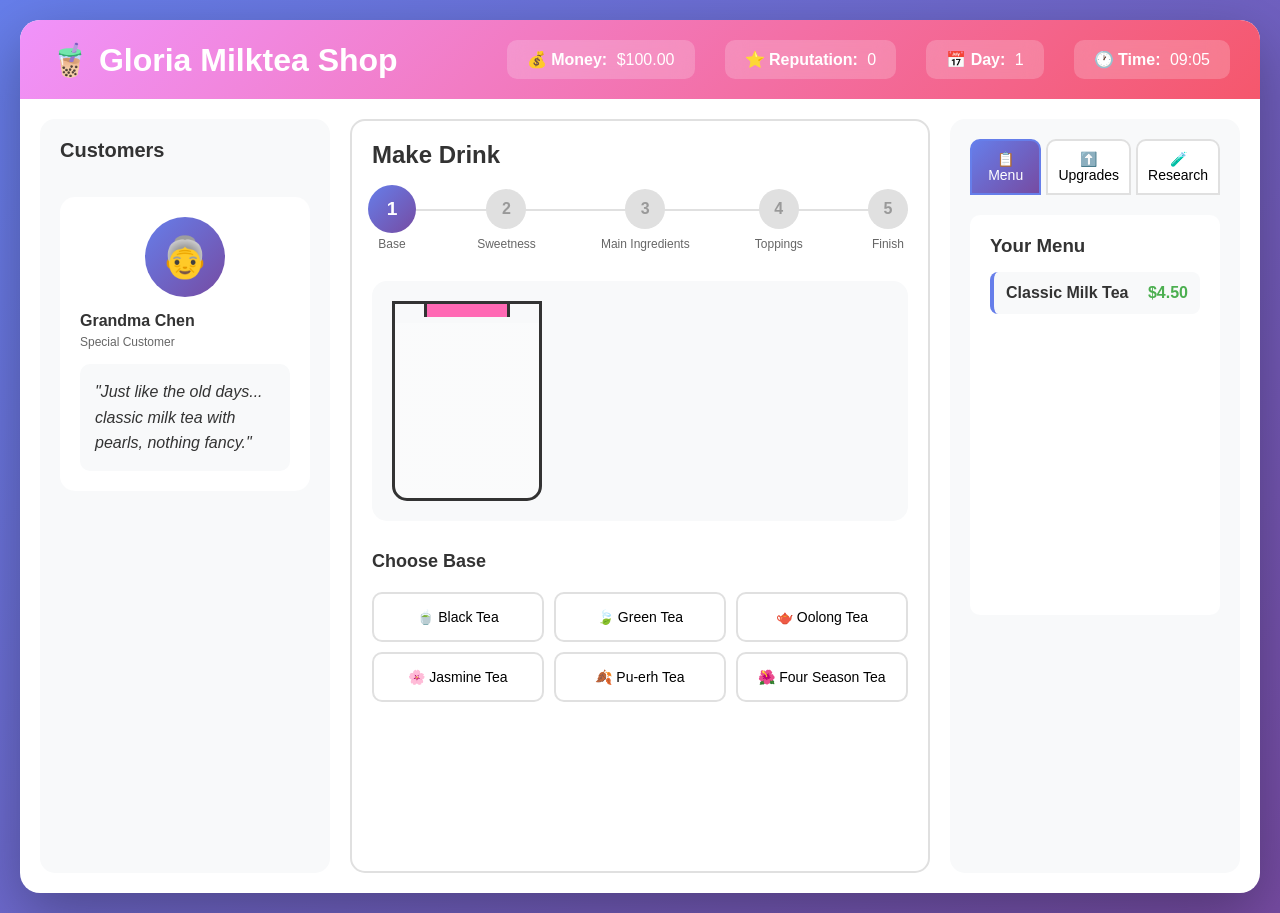
==== index.html @ 70870440 "Add Gloria Milktea Shop game with complete features Created a fully functional bubble tea shop manag" ====
<!DOCTYPE html>
<html lang="en">
<head>
    <meta charset="UTF-8">
    <meta name="viewport" content="width=device-width, initial-scale=1.0">
    <title>Gloria Milktea Shop - Bubble Tea Game</title>
    <link rel="stylesheet" href="style.css">
</head>
<body>
    <div class="game-container">
        <!-- Header -->
        <header class="game-header">
            <h1>🧋 Gloria Milktea Shop</h1>
            <div class="stats">
                <div class="stat">
                    <span class="stat-label">💰 Money:</span>
                    <span id="money">$100</span>
                </div>
                <div class="stat">
                    <span class="stat-label">⭐ Reputation:</span>
                    <span id="reputation">0</span>
                </div>
                <div class="stat">
                    <span class="stat-label">📅 Day:</span>
                    <span id="day">1</span>
                </div>
                <div class="stat">
                    <span class="stat-label">🕐 Time:</span>
                    <span id="time">09:00</span>
                </div>
            </div>
        </header>

        <!-- Main Game Area -->
        <div class="game-main">
            <!-- Left Panel: Customer Area -->
            <div class="customer-area">
                <h2>Customers</h2>
                <div id="customer-queue" class="customer-queue"></div>
                <div id="current-customer" class="current-customer">
                    <div class="waiting-message">Waiting for customers...</div>
                </div>
            </div>

            <!-- Center Panel: Drink Making Area -->
            <div class="making-area">
                <h2>Make Drink</h2>

                <!-- Step Indicator -->
                <div class="step-indicator">
                    <div class="step active" data-step="1">
                        <span class="step-num">1</span>
                        <span class="step-name">Base</span>
                    </div>
                    <div class="step" data-step="2">
                        <span class="step-num">2</span>
                        <span class="step-name">Sweetness</span>
                    </div>
                    <div class="step" data-step="3">
                        <span class="step-num">3</span>
                        <span class="step-name">Main Ingredients</span>
                    </div>
                    <div class="step" data-step="4">
                        <span class="step-num">4</span>
                        <span class="step-name">Toppings</span>
                    </div>
                    <div class="step" data-step="5">
                        <span class="step-num">5</span>
                        <span class="step-name">Finish</span>
                    </div>
                </div>

                <!-- Current Drink Preview -->
                <div class="drink-preview">
                    <div id="drink-cup" class="cup">
                        <div class="cup-content">
                            <div id="drink-layers"></div>
                        </div>
                    </div>
                    <div id="drink-details" class="drink-details"></div>
                </div>

                <!-- Making Steps -->
                <div id="step-content" class="step-content">
                    <!-- Step 1: Base Selection -->
                    <div class="step-panel" id="step-1">
                        <h3>Choose Base</h3>
                        <div class="options-grid">
                            <button class="option-btn" data-base="black-tea" data-temp="95°C">
                                🍵 Black Tea
                            </button>
                            <button class="option-btn" data-base="green-tea" data-temp="80°C">
                                🍃 Green Tea
                            </button>
                            <button class="option-btn" data-base="oolong-tea" data-temp="90°C">
                                🫖 Oolong Tea
                            </button>
                            <button class="option-btn" data-base="jasmine-tea" data-temp="85°C">
                                🌸 Jasmine Tea
                            </button>
                            <button class="option-btn" data-base="pu-erh-tea" data-temp="100°C">
                                🍂 Pu-erh Tea
                            </button>
                            <button class="option-btn" data-base="four-season-tea" data-temp="90°C">
                                🌺 Four Season Tea
                            </button>
                        </div>
                    </div>

                    <!-- Step 2: Sweetness -->
                    <div class="step-panel hidden" id="step-2">
                        <h3>Sweetness Level</h3>
                        <div class="slider-container">
                            <label for="sweetness-slider">Sugar Level:</label>
                            <input type="range" id="sweetness-slider" min="0" max="10" value="5" step="1">
                            <span id="sweetness-value">50% Sweet</span>
                        </div>
                        <div class="options-grid">
                            <button class="option-btn" data-syrup="cane-sugar">
                                🧂 Cane Sugar
                            </button>
                            <button class="option-btn" data-syrup="honey">
                                🍯 Honey
                            </button>
                            <button class="option-btn" data-syrup="brown-sugar">
                                🟤 Brown Sugar
                            </button>
                            <button class="option-btn" data-syrup="zero-calorie">
                                💧 Zero Calorie
                            </button>
                        </div>
                        <button class="next-btn" onclick="nextStep()">Next Step →</button>
                    </div>

                    <!-- Step 3: Main Ingredients -->
                    <div class="step-panel hidden" id="step-3">
                        <h3>Main Ingredients</h3>
                        <div class="category">
                            <h4>Milk Options</h4>
                            <div class="options-grid">
                                <button class="option-btn" data-ingredient="fresh-milk">
                                    🥛 Fresh Milk
                                </button>
                                <button class="option-btn" data-ingredient="oat-milk">
                                    🌾 Oat Milk
                                </button>
                                <button class="option-btn" data-ingredient="soy-milk">
                                    🫘 Soy Milk
                                </button>
                                <button class="option-btn" data-ingredient="cream">
                                    🥛 Heavy Cream
                                </button>
                            </div>
                        </div>
                        <div class="category">
                            <h4>Fruits (Optional)</h4>
                            <div class="options-grid">
                                <button class="option-btn" data-ingredient="mango">
                                    🥭 Mango
                                </button>
                                <button class="option-btn" data-ingredient="strawberry">
                                    🍓 Strawberry
                                </button>
                                <button class="option-btn" data-ingredient="lemon">
                                    🍋 Lemon
                                </button>
                                <button class="option-btn" data-ingredient="passion-fruit">
                                    🥭 Passion Fruit
                                </button>
                            </div>
                        </div>
                        <button class="next-btn" onclick="nextStep()">Next Step →</button>
                    </div>

                    <!-- Step 4: Toppings -->
                    <div class="step-panel hidden" id="step-4">
                        <h3>Toppings</h3>
                        <div class="category">
                            <h4>Pearls</h4>
                            <div class="options-grid">
                                <button class="option-btn" data-topping="black-pearl">
                                    ⚫ Black Pearls
                                </button>
                                <button class="option-btn" data-topping="white-pearl">
                                    ⚪ White Pearls
                                </button>
                                <button class="option-btn" data-topping="colorful-pearl">
                                    🌈 Colorful Pearls
                                </button>
                            </div>
                        </div>
                        <div class="category">
                            <h4>Jellies & Others</h4>
                            <div class="options-grid">
                                <button class="option-btn" data-topping="grass-jelly">
                                    🟫 Grass Jelly
                                </button>
                                <button class="option-btn" data-topping="coconut-jelly">
                                    🥥 Coconut Jelly
                                </button>
                                <button class="option-btn" data-topping="pudding">
                                    🍮 Pudding
                                </button>
                                <button class="option-btn" data-topping="popping-boba">
                                    💥 Popping Boba
                                </button>
                                <button class="option-btn" data-topping="red-bean">
                                    🫘 Red Bean
                                </button>
                            </div>
                        </div>
                        <button class="next-btn" onclick="nextStep()">Next Step →</button>
                    </div>

                    <!-- Step 5: Finish -->
                    <div class="step-panel hidden" id="step-5">
                        <h3>Final Touches</h3>
                        <div class="category">
                            <h4>Seal & Decoration</h4>
                            <div class="options-grid">
                                <button class="option-btn" data-seal="regular">
                                    📍 Regular Seal
                                </button>
                                <button class="option-btn" data-seal="logo">
                                    ⭐ Logo Seal
                                </button>
                            </div>
                        </div>
                        <div class="shake-section">
                            <h4>Shake the Drink!</h4>
                            <div class="rhythm-game">
                                <button id="shake-btn" class="shake-btn">🫨 Shake!</button>
                                <div id="shake-meter" class="shake-meter">
                                    <div id="shake-indicator" class="shake-indicator"></div>
                                    <div id="shake-target" class="shake-target"></div>
                                </div>
                                <div id="shake-score" class="shake-score"></div>
                            </div>
                        </div>
                        <button class="complete-btn" onclick="completeDrink()">✅ Complete & Serve</button>
                    </div>
                </div>
            </div>

            <!-- Right Panel: Shop Management -->
            <div class="shop-area">
                <div class="tabs">
                    <button class="tab-btn active" onclick="showTab('menu')">📋 Menu</button>
                    <button class="tab-btn" onclick="showTab('upgrades')">⬆️ Upgrades</button>
                    <button class="tab-btn" onclick="showTab('research')">🧪 Research</button>
                </div>

                <!-- Menu Tab -->
                <div id="menu-tab" class="tab-content">
                    <h3>Your Menu</h3>
                    <div id="menu-list" class="menu-list">
                        <div class="menu-item">
                            <div class="menu-item-name">Classic Milk Tea</div>
                            <div class="menu-item-price">$4.50</div>
                        </div>
                    </div>
                </div>

                <!-- Upgrades Tab -->
                <div id="upgrades-tab" class="tab-content hidden">
                    <h3>Shop Upgrades</h3>
                    <div class="upgrade-list">
                        <div class="upgrade-item">
                            <h4>🔥 Triple Tea Brewer</h4>
                            <p>Brew 3 types of tea simultaneously</p>
                            <button class="upgrade-btn" data-upgrade="triple-brewer" data-cost="150">
                                Buy - $150
                            </button>
                        </div>
                        <div class="upgrade-item">
                            <h4>❄️ Large Refrigerator</h4>
                            <p>Store unlimited ingredients</p>
                            <button class="upgrade-btn" data-upgrade="large-fridge" data-cost="200">
                                Buy - $200
                            </button>
                        </div>
                        <div class="upgrade-item">
                            <h4>🪑 Seating Area</h4>
                            <p>Add 2 tables for dine-in customers</p>
                            <button class="upgrade-btn" data-upgrade="seating" data-cost="300">
                                Buy - $300
                            </button>
                        </div>
                        <div class="upgrade-item">
                            <h4>📸 Instagram Wall</h4>
                            <p>Attract special customers</p>
                            <button class="upgrade-btn" data-upgrade="insta-wall" data-cost="500">
                                Buy - $500
                            </button>
                        </div>
                    </div>
                </div>

                <!-- Research Tab -->
                <div id="research-tab" class="tab-content hidden">
                    <h3>Research Lab</h3>
                    <p>Create new drinks by experimenting with ingredients!</p>
                    <div id="research-recipes" class="research-recipes">
                        <div class="info-box">
                            💡 Serve drinks to customers. When 3+ customers rate a combination as "perfect", you can add it to your menu!
                        </div>
                    </div>
                </div>
            </div>
        </div>

        <!-- Quality Report Modal -->
        <div id="quality-modal" class="modal hidden">
            <div class="modal-content">
                <h2>Quality Report</h2>
                <div id="quality-report" class="quality-report"></div>
                <div id="customer-feedback" class="customer-feedback"></div>
                <button class="modal-btn" onclick="closeQualityModal()">Continue</button>
            </div>
        </div>

        <!-- Game Over / Day End Modal -->
        <div id="day-end-modal" class="modal hidden">
            <div class="modal-content">
                <h2>Day Complete!</h2>
                <div id="day-summary" class="day-summary"></div>
                <button class="modal-btn" onclick="startNewDay()">Start New Day</button>
            </div>
        </div>
    </div>

    <script src="game.js"></script>
</body>
</html>
---- style.css ----
* {
    margin: 0;
    padding: 0;
    box-sizing: border-box;
}

body {
    font-family: 'Segoe UI', Tahoma, Geneva, Verdana, sans-serif;
    background: linear-gradient(135deg, #667eea 0%, #764ba2 100%);
    min-height: 100vh;
    padding: 20px;
}

.game-container {
    max-width: 1600px;
    margin: 0 auto;
    background: white;
    border-radius: 20px;
    box-shadow: 0 20px 60px rgba(0,0,0,0.3);
    overflow: hidden;
}

/* Header */
.game-header {
    background: linear-gradient(135deg, #f093fb 0%, #f5576c 100%);
    color: white;
    padding: 20px 30px;
    display: flex;
    justify-content: space-between;
    align-items: center;
}

.game-header h1 {
    font-size: 32px;
    font-weight: bold;
}

.stats {
    display: flex;
    gap: 30px;
}

.stat {
    background: rgba(255,255,255,0.2);
    padding: 10px 20px;
    border-radius: 10px;
    backdrop-filter: blur(10px);
}

.stat-label {
    font-weight: bold;
    margin-right: 5px;
}

/* Main Game Area */
.game-main {
    display: grid;
    grid-template-columns: 1fr 2fr 1fr;
    gap: 20px;
    padding: 20px;
    min-height: 600px;
}

/* Customer Area */
.customer-area {
    background: #f8f9fa;
    border-radius: 15px;
    padding: 20px;
}

.customer-area h2 {
    color: #333;
    margin-bottom: 15px;
    font-size: 20px;
}

.customer-queue {
    display: flex;
    flex-direction: column;
    gap: 10px;
    margin-bottom: 20px;
}

.customer-card {
    background: white;
    border-radius: 10px;
    padding: 10px;
    border-left: 4px solid #667eea;
    cursor: pointer;
    transition: transform 0.2s;
}

.customer-card:hover {
    transform: translateX(5px);
}

.customer-card.active {
    border-left-color: #f5576c;
    box-shadow: 0 5px 15px rgba(245, 87, 108, 0.3);
}

.customer-name {
    font-weight: bold;
    color: #333;
    margin-bottom: 5px;
}

.customer-type {
    font-size: 12px;
    color: #666;
    margin-bottom: 5px;
}

.customer-patience {
    height: 5px;
    background: #e0e0e0;
    border-radius: 3px;
    overflow: hidden;
    margin-top: 5px;
}

.patience-bar {
    height: 100%;
    background: linear-gradient(90deg, #f5576c, #ffd576);
    transition: width 0.3s;
}

.current-customer {
    background: white;
    border-radius: 15px;
    padding: 20px;
    min-height: 200px;
}

.waiting-message {
    text-align: center;
    color: #999;
    padding: 50px 20px;
}

.customer-avatar {
    width: 80px;
    height: 80px;
    border-radius: 50%;
    background: linear-gradient(135deg, #667eea, #764ba2);
    display: flex;
    align-items: center;
    justify-content: center;
    font-size: 40px;
    margin: 0 auto 15px;
}

.customer-order {
    background: #f8f9fa;
    padding: 15px;
    border-radius: 10px;
    margin-top: 15px;
}

.order-text {
    color: #333;
    line-height: 1.6;
    font-style: italic;
}

.order-hints {
    display: flex;
    gap: 10px;
    margin-top: 10px;
    flex-wrap: wrap;
}

.hint-icon {
    background: white;
    padding: 5px 12px;
    border-radius: 20px;
    font-size: 12px;
    border: 2px solid #667eea;
}

/* Making Area */
.making-area {
    background: #ffffff;
    border-radius: 15px;
    padding: 20px;
    border: 2px solid #e0e0e0;
}

.making-area h2 {
    color: #333;
    margin-bottom: 20px;
}

.step-indicator {
    display: flex;
    justify-content: space-between;
    margin-bottom: 30px;
    position: relative;
}

.step-indicator::before {
    content: '';
    position: absolute;
    top: 20px;
    left: 0;
    right: 0;
    height: 2px;
    background: #e0e0e0;
    z-index: 0;
}

.step {
    display: flex;
    flex-direction: column;
    align-items: center;
    gap: 8px;
    z-index: 1;
    position: relative;
}

.step-num {
    width: 40px;
    height: 40px;
    border-radius: 50%;
    background: #e0e0e0;
    color: #999;
    display: flex;
    align-items: center;
    justify-content: center;
    font-weight: bold;
    transition: all 0.3s;
}

.step.active .step-num {
    background: linear-gradient(135deg, #667eea, #764ba2);
    color: white;
    transform: scale(1.2);
}

.step.completed .step-num {
    background: #4caf50;
    color: white;
}

.step-name {
    font-size: 12px;
    color: #666;
    text-align: center;
}

.drink-preview {
    display: flex;
    justify-content: center;
    align-items: center;
    gap: 30px;
    margin: 30px 0;
    padding: 20px;
    background: #f8f9fa;
    border-radius: 15px;
}

.cup {
    width: 150px;
    height: 200px;
    background: linear-gradient(180deg, transparent 0%, transparent 10%, rgba(255,255,255,0.3) 10%, rgba(255,255,255,0.3) 100%);
    border: 3px solid #333;
    border-radius: 0 0 15px 15px;
    position: relative;
    overflow: hidden;
}

.cup::before {
    content: '';
    position: absolute;
    top: -20px;
    left: 50%;
    transform: translateX(-50%);
    width: 80px;
    height: 30px;
    background: #ff69b4;
    border-radius: 15px 15px 0 0;
    border: 3px solid #333;
    border-bottom: none;
}

.cup-content {
    position: absolute;
    bottom: 0;
    left: 0;
    right: 0;
    height: 100%;
    display: flex;
    flex-direction: column-reverse;
}

#drink-layers {
    display: flex;
    flex-direction: column-reverse;
    height: 100%;
}

.drink-layer {
    transition: height 0.5s ease;
    border-top: 1px solid rgba(0,0,0,0.1);
}

.drink-details {
    flex: 1;
    color: #333;
}

.detail-item {
    margin-bottom: 10px;
    padding: 8px;
    background: white;
    border-radius: 5px;
}

.detail-label {
    font-weight: bold;
    color: #667eea;
}

/* Step Content */
.step-content {
    min-height: 300px;
}

.step-panel {
    animation: fadeIn 0.3s;
}

.step-panel.hidden {
    display: none;
}

@keyframes fadeIn {
    from {
        opacity: 0;
        transform: translateY(10px);
    }
    to {
        opacity: 1;
        transform: translateY(0);
    }
}

.step-panel h3 {
    color: #333;
    margin-bottom: 20px;
    font-size: 18px;
}

.category {
    margin-bottom: 20px;
}

.category h4 {
    color: #666;
    margin-bottom: 10px;
    font-size: 14px;
}

.options-grid {
    display: grid;
    grid-template-columns: repeat(auto-fill, minmax(150px, 1fr));
    gap: 10px;
    margin-bottom: 20px;
}

.option-btn {
    background: white;
    border: 2px solid #e0e0e0;
    border-radius: 10px;
    padding: 15px 10px;
    font-size: 14px;
    cursor: pointer;
    transition: all 0.2s;
    text-align: center;
}

.option-btn:hover {
    border-color: #667eea;
    transform: translateY(-2px);
    box-shadow: 0 5px 15px rgba(102, 126, 234, 0.2);
}

.option-btn.selected {
    background: linear-gradient(135deg, #667eea, #764ba2);
    color: white;
    border-color: #667eea;
}

.slider-container {
    margin: 20px 0;
    padding: 20px;
    background: #f8f9fa;
    border-radius: 10px;
}

.slider-container label {
    display: block;
    margin-bottom: 10px;
    font-weight: bold;
    color: #333;
}

#sweetness-slider {
    width: 100%;
    height: 8px;
    border-radius: 5px;
    background: #e0e0e0;
    outline: none;
    -webkit-appearance: none;
}

#sweetness-slider::-webkit-slider-thumb {
    -webkit-appearance: none;
    appearance: none;
    width: 25px;
    height: 25px;
    border-radius: 50%;
    background: linear-gradient(135deg, #667eea, #764ba2);
    cursor: pointer;
}

#sweetness-value {
    display: block;
    margin-top: 10px;
    color: #667eea;
    font-weight: bold;
}

.next-btn, .complete-btn {
    width: 100%;
    padding: 15px;
    background: linear-gradient(135deg, #667eea, #764ba2);
    color: white;
    border: none;
    border-radius: 10px;
    font-size: 16px;
    font-weight: bold;
    cursor: pointer;
    transition: all 0.3s;
    margin-top: 20px;
}

.next-btn:hover, .complete-btn:hover {
    transform: translateY(-2px);
    box-shadow: 0 10px 25px rgba(102, 126, 234, 0.4);
}

.shake-section {
    margin-top: 20px;
    padding: 20px;
    background: #f8f9fa;
    border-radius: 10px;
}

.shake-btn {
    width: 100%;
    padding: 20px;
    background: linear-gradient(135deg, #f093fb, #f5576c);
    color: white;
    border: none;
    border-radius: 10px;
    font-size: 20px;
    font-weight: bold;
    cursor: pointer;
    margin-bottom: 15px;
    transition: transform 0.1s;
}

.shake-btn:active {
    transform: scale(0.95);
}

.shake-meter {
    height: 40px;
    background: #e0e0e0;
    border-radius: 20px;
    position: relative;
    overflow: hidden;
    margin-bottom: 10px;
}

.shake-indicator {
    position: absolute;
    width: 20px;
    height: 100%;
    background: linear-gradient(135deg, #667eea, #764ba2);
    left: 0;
    transition: left 0.1s linear;
}

.shake-target {
    position: absolute;
    width: 80px;
    height: 100%;
    background: rgba(76, 175, 80, 0.3);
    border: 2px solid #4caf50;
    left: 50%;
    transform: translateX(-50%);
}

.shake-score {
    text-align: center;
    font-weight: bold;
    color: #333;
}

/* Shop Area */
.shop-area {
    background: #f8f9fa;
    border-radius: 15px;
    padding: 20px;
}

.tabs {
    display: flex;
    gap: 5px;
    margin-bottom: 20px;
}

.tab-btn {
    flex: 1;
    padding: 10px;
    background: white;
    border: 2px solid #e0e0e0;
    border-radius: 10px 10px 0 0;
    cursor: pointer;
    font-size: 14px;
    transition: all 0.2s;
}

.tab-btn.active {
    background: linear-gradient(135deg, #667eea, #764ba2);
    color: white;
    border-color: #667eea;
}

.tab-content {
    background: white;
    padding: 20px;
    border-radius: 10px;
    min-height: 400px;
}

.tab-content.hidden {
    display: none;
}

.tab-content h3 {
    color: #333;
    margin-bottom: 15px;
}

.menu-list {
    display: flex;
    flex-direction: column;
    gap: 10px;
}

.menu-item {
    display: flex;
    justify-content: space-between;
    align-items: center;
    padding: 12px;
    background: #f8f9fa;
    border-radius: 8px;
    border-left: 4px solid #667eea;
}

.menu-item-name {
    font-weight: bold;
    color: #333;
}

.menu-item-price {
    color: #4caf50;
    font-weight: bold;
}

.upgrade-list {
    display: flex;
    flex-direction: column;
    gap: 15px;
}

.upgrade-item {
    background: #f8f9fa;
    padding: 15px;
    border-radius: 10px;
    border: 2px solid #e0e0e0;
}

.upgrade-item h4 {
    color: #333;
    margin-bottom: 5px;
}

.upgrade-item p {
    color: #666;
    font-size: 14px;
    margin-bottom: 10px;
}

.upgrade-btn {
    width: 100%;
    padding: 10px;
    background: linear-gradient(135deg, #667eea, #764ba2);
    color: white;
    border: none;
    border-radius: 8px;
    cursor: pointer;
    font-weight: bold;
    transition: all 0.2s;
}

.upgrade-btn:hover {
    transform: translateY(-2px);
    box-shadow: 0 5px 15px rgba(102, 126, 234, 0.3);
}

.upgrade-btn:disabled {
    background: #ccc;
    cursor: not-allowed;
}

.info-box {
    background: #e3f2fd;
    border-left: 4px solid #2196f3;
    padding: 15px;
    border-radius: 5px;
    color: #1565c0;
}

/* Modal */
.modal {
    position: fixed;
    top: 0;
    left: 0;
    right: 0;
    bottom: 0;
    background: rgba(0,0,0,0.7);
    display: flex;
    align-items: center;
    justify-content: center;
    z-index: 1000;
}

.modal.hidden {
    display: none;
}

.modal-content {
    background: white;
    border-radius: 20px;
    padding: 40px;
    max-width: 600px;
    width: 90%;
    box-shadow: 0 20px 60px rgba(0,0,0,0.3);
}

.modal-content h2 {
    color: #333;
    margin-bottom: 20px;
    text-align: center;
}

.quality-report {
    margin: 20px 0;
}

.report-item {
    display: flex;
    justify-content: space-between;
    align-items: center;
    padding: 10px;
    margin-bottom: 10px;
    background: #f8f9fa;
    border-radius: 8px;
}

.report-label {
    color: #666;
}

.report-value {
    font-weight: bold;
    color: #667eea;
}

.customer-feedback {
    margin: 20px 0;
    padding: 20px;
    background: #f8f9fa;
    border-radius: 10px;
    text-align: center;
}

.feedback-score {
    font-size: 48px;
    margin-bottom: 10px;
}

.feedback-text {
    color: #333;
    font-style: italic;
    margin-bottom: 10px;
}

.feedback-tip {
    color: #4caf50;
    font-weight: bold;
    font-size: 18px;
}

.modal-btn {
    width: 100%;
    padding: 15px;
    background: linear-gradient(135deg, #667eea, #764ba2);
    color: white;
    border: none;
    border-radius: 10px;
    font-size: 16px;
    font-weight: bold;
    cursor: pointer;
    transition: all 0.3s;
}

.modal-btn:hover {
    transform: translateY(-2px);
    box-shadow: 0 10px 25px rgba(102, 126, 234, 0.4);
}

.day-summary {
    margin: 20px 0;
}

.summary-item {
    display: flex;
    justify-content: space-between;
    padding: 15px;
    margin-bottom: 10px;
    background: #f8f9fa;
    border-radius: 10px;
}

.summary-label {
    color: #666;
    font-weight: bold;
}

.summary-value {
    color: #333;
    font-weight: bold;
}

/* Responsive */
@media (max-width: 1200px) {
    .game-main {
        grid-template-columns: 1fr;
    }

    .customer-area, .shop-area {
        max-width: 100%;
    }
}
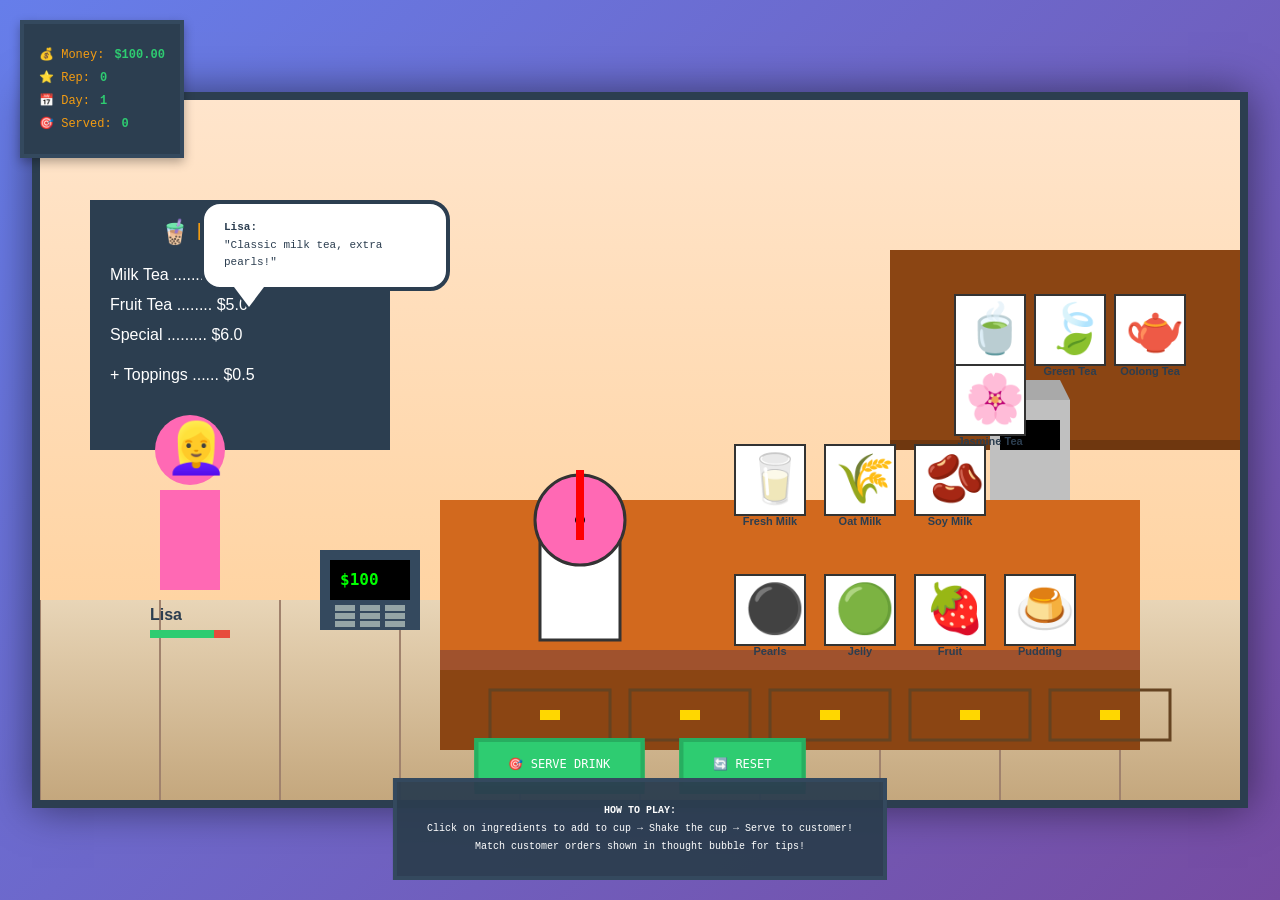
==== commit 55d34d93: "Transform to isometric pixel art game with canvas rendering Complete redesign with: - Canvas-based i" ====
--- a/index.html
+++ b/index.html
@@ -3,329 +3,279 @@
 <head>
     <meta charset="UTF-8">
     <meta name="viewport" content="width=device-width, initial-scale=1.0">
-    <title>Gloria Milktea Shop - Bubble Tea Game</title>
-    <link rel="stylesheet" href="style.css">
+    <title>Gloria Milktea Shop - Pixel Edition</title>
+    <style>
+        * {
+            margin: 0;
+            padding: 0;
+            box-sizing: border-box;
+        }
+
+        body {
+            background: linear-gradient(135deg, #667eea 0%, #764ba2 100%);
+            font-family: 'Press Start 2P', 'Courier New', monospace;
+            overflow: hidden;
+            image-rendering: pixelated;
+            image-rendering: crisp-edges;
+        }
+
+        #gameContainer {
+            width: 100vw;
+            height: 100vh;
+            display: flex;
+            flex-direction: column;
+            align-items: center;
+            justify-content: center;
+        }
+
+        #gameCanvas {
+            background: #87CEEB;
+            border: 8px solid #2c3e50;
+            box-shadow: 0 0 40px rgba(0,0,0,0.5);
+            cursor: pointer;
+            image-rendering: pixelated;
+            image-rendering: crisp-edges;
+        }
+
+        .ui-overlay {
+            position: absolute;
+            top: 20px;
+            left: 20px;
+            right: 20px;
+            display: flex;
+            justify-content: space-between;
+            pointer-events: none;
+        }
+
+        .stats-panel {
+            background: #2c3e50;
+            border: 4px solid #34495e;
+            padding: 15px;
+            color: #fff;
+            font-size: 12px;
+            pointer-events: all;
+            box-shadow: 0 4px 10px rgba(0,0,0,0.3);
+        }
+
+        .stat-item {
+            margin: 8px 0;
+            display: flex;
+            align-items: center;
+            gap: 10px;
+        }
+
+        .stat-label {
+            color: #f39c12;
+        }
+
+        .stat-value {
+            color: #2ecc71;
+            font-weight: bold;
+        }
+
+        .instruction-panel {
+            position: absolute;
+            bottom: 20px;
+            left: 50%;
+            transform: translateX(-50%);
+            background: rgba(44, 62, 80, 0.95);
+            border: 4px solid #34495e;
+            padding: 20px 30px;
+            color: #fff;
+            font-size: 10px;
+            text-align: center;
+            pointer-events: all;
+            max-width: 600px;
+            line-height: 1.8;
+        }
+
+        .ingredient-name {
+            position: absolute;
+            background: rgba(0,0,0,0.8);
+            color: #fff;
+            padding: 5px 10px;
+            border-radius: 4px;
+            font-size: 10px;
+            pointer-events: none;
+            white-space: nowrap;
+            z-index: 1000;
+        }
+
+        .action-button {
+            background: #2ecc71;
+            border: 4px solid #27ae60;
+            color: #fff;
+            padding: 15px 30px;
+            font-size: 12px;
+            cursor: pointer;
+            margin: 10px;
+            font-family: 'Press Start 2P', monospace;
+            box-shadow: 0 4px 0 #229954;
+            transition: all 0.1s;
+        }
+
+        .action-button:hover {
+            background: #27ae60;
+            transform: translateY(-2px);
+            box-shadow: 0 6px 0 #229954;
+        }
+
+        .action-button:active {
+            transform: translateY(4px);
+            box-shadow: 0 0 0 #229954;
+        }
+
+        .action-button.disabled {
+            background: #95a5a6;
+            border-color: #7f8c8d;
+            box-shadow: 0 4px 0 #7f8c8d;
+            cursor: not-allowed;
+        }
+
+        #thoughtBubble {
+            position: absolute;
+            background: white;
+            border: 4px solid #2c3e50;
+            border-radius: 20px;
+            padding: 15px 20px;
+            font-size: 11px;
+            color: #2c3e50;
+            max-width: 250px;
+            line-height: 1.6;
+            pointer-events: none;
+            display: none;
+            z-index: 100;
+        }
+
+        #thoughtBubble::after {
+            content: '';
+            position: absolute;
+            bottom: -20px;
+            left: 30px;
+            width: 0;
+            height: 0;
+            border-left: 15px solid transparent;
+            border-right: 15px solid transparent;
+            border-top: 20px solid white;
+        }
+
+        #thoughtBubble::before {
+            content: '';
+            position: absolute;
+            bottom: -24px;
+            left: 28px;
+            width: 0;
+            height: 0;
+            border-left: 17px solid transparent;
+            border-right: 17px solid transparent;
+            border-top: 24px solid #2c3e50;
+        }
+
+        .modal {
+            position: fixed;
+            top: 0;
+            left: 0;
+            right: 0;
+            bottom: 0;
+            background: rgba(0,0,0,0.8);
+            display: none;
+            align-items: center;
+            justify-content: center;
+            z-index: 1000;
+        }
+
+        .modal.active {
+            display: flex;
+        }
+
+        .modal-content {
+            background: #2c3e50;
+            border: 8px solid #34495e;
+            padding: 40px;
+            color: #fff;
+            text-align: center;
+            max-width: 500px;
+            box-shadow: 0 0 50px rgba(0,0,0,0.5);
+        }
+
+        .modal-content h2 {
+            color: #f39c12;
+            margin-bottom: 20px;
+            font-size: 18px;
+        }
+
+        .modal-content p {
+            margin: 15px 0;
+            font-size: 11px;
+            line-height: 1.8;
+        }
+
+        .score-display {
+            font-size: 48px;
+            margin: 20px 0;
+        }
+
+        .buttons-container {
+            position: absolute;
+            bottom: 100px;
+            left: 50%;
+            transform: translateX(-50%);
+            display: flex;
+            gap: 15px;
+        }
+    </style>
 </head>
 <body>
-    <div class="game-container">
-        <!-- Header -->
-        <header class="game-header">
-            <h1>🧋 Gloria Milktea Shop</h1>
-            <div class="stats">
-                <div class="stat">
+    <div id="gameContainer">
+        <div class="ui-overlay">
+            <div class="stats-panel">
+                <div class="stat-item">
                     <span class="stat-label">💰 Money:</span>
-                    <span id="money">$100</span>
-                </div>
-                <div class="stat">
-                    <span class="stat-label">⭐ Reputation:</span>
-                    <span id="reputation">0</span>
-                </div>
-                <div class="stat">
+                    <span class="stat-value" id="money">$100</span>
+                </div>
+                <div class="stat-item">
+                    <span class="stat-label">⭐ Rep:</span>
+                    <span class="stat-value" id="reputation">0</span>
+                </div>
+                <div class="stat-item">
                     <span class="stat-label">📅 Day:</span>
-                    <span id="day">1</span>
-                </div>
-                <div class="stat">
-                    <span class="stat-label">🕐 Time:</span>
-                    <span id="time">09:00</span>
+                    <span class="stat-value" id="day">1</span>
+                </div>
+                <div class="stat-item">
+                    <span class="stat-label">🎯 Served:</span>
+                    <span class="stat-value" id="served">0</span>
                 </div>
             </div>
-        </header>
-
-        <!-- Main Game Area -->
-        <div class="game-main">
-            <!-- Left Panel: Customer Area -->
-            <div class="customer-area">
-                <h2>Customers</h2>
-                <div id="customer-queue" class="customer-queue"></div>
-                <div id="current-customer" class="current-customer">
-                    <div class="waiting-message">Waiting for customers...</div>
-                </div>
-            </div>
-
-            <!-- Center Panel: Drink Making Area -->
-            <div class="making-area">
-                <h2>Make Drink</h2>
-
-                <!-- Step Indicator -->
-                <div class="step-indicator">
-                    <div class="step active" data-step="1">
-                        <span class="step-num">1</span>
-                        <span class="step-name">Base</span>
-                    </div>
-                    <div class="step" data-step="2">
-                        <span class="step-num">2</span>
-                        <span class="step-name">Sweetness</span>
-                    </div>
-                    <div class="step" data-step="3">
-                        <span class="step-num">3</span>
-                        <span class="step-name">Main Ingredients</span>
-                    </div>
-                    <div class="step" data-step="4">
-                        <span class="step-num">4</span>
-                        <span class="step-name">Toppings</span>
-                    </div>
-                    <div class="step" data-step="5">
-                        <span class="step-num">5</span>
-                        <span class="step-name">Finish</span>
-                    </div>
-                </div>
-
-                <!-- Current Drink Preview -->
-                <div class="drink-preview">
-                    <div id="drink-cup" class="cup">
-                        <div class="cup-content">
-                            <div id="drink-layers"></div>
-                        </div>
-                    </div>
-                    <div id="drink-details" class="drink-details"></div>
-                </div>
-
-                <!-- Making Steps -->
-                <div id="step-content" class="step-content">
-                    <!-- Step 1: Base Selection -->
-                    <div class="step-panel" id="step-1">
-                        <h3>Choose Base</h3>
-                        <div class="options-grid">
-                            <button class="option-btn" data-base="black-tea" data-temp="95°C">
-                                🍵 Black Tea
-                            </button>
-                            <button class="option-btn" data-base="green-tea" data-temp="80°C">
-                                🍃 Green Tea
-                            </button>
-                            <button class="option-btn" data-base="oolong-tea" data-temp="90°C">
-                                🫖 Oolong Tea
-                            </button>
-                            <button class="option-btn" data-base="jasmine-tea" data-temp="85°C">
-                                🌸 Jasmine Tea
-                            </button>
-                            <button class="option-btn" data-base="pu-erh-tea" data-temp="100°C">
-                                🍂 Pu-erh Tea
-                            </button>
-                            <button class="option-btn" data-base="four-season-tea" data-temp="90°C">
-                                🌺 Four Season Tea
-                            </button>
-                        </div>
-                    </div>
-
-                    <!-- Step 2: Sweetness -->
-                    <div class="step-panel hidden" id="step-2">
-                        <h3>Sweetness Level</h3>
-                        <div class="slider-container">
-                            <label for="sweetness-slider">Sugar Level:</label>
-                            <input type="range" id="sweetness-slider" min="0" max="10" value="5" step="1">
-                            <span id="sweetness-value">50% Sweet</span>
-                        </div>
-                        <div class="options-grid">
-                            <button class="option-btn" data-syrup="cane-sugar">
-                                🧂 Cane Sugar
-                            </button>
-                            <button class="option-btn" data-syrup="honey">
-                                🍯 Honey
-                            </button>
-                            <button class="option-btn" data-syrup="brown-sugar">
-                                🟤 Brown Sugar
-                            </button>
-                            <button class="option-btn" data-syrup="zero-calorie">
-                                💧 Zero Calorie
-                            </button>
-                        </div>
-                        <button class="next-btn" onclick="nextStep()">Next Step →</button>
-                    </div>
-
-                    <!-- Step 3: Main Ingredients -->
-                    <div class="step-panel hidden" id="step-3">
-                        <h3>Main Ingredients</h3>
-                        <div class="category">
-                            <h4>Milk Options</h4>
-                            <div class="options-grid">
-                                <button class="option-btn" data-ingredient="fresh-milk">
-                                    🥛 Fresh Milk
-                                </button>
-                                <button class="option-btn" data-ingredient="oat-milk">
-                                    🌾 Oat Milk
-                                </button>
-                                <button class="option-btn" data-ingredient="soy-milk">
-                                    🫘 Soy Milk
-                                </button>
-                                <button class="option-btn" data-ingredient="cream">
-                                    🥛 Heavy Cream
-                                </button>
-                            </div>
-                        </div>
-                        <div class="category">
-                            <h4>Fruits (Optional)</h4>
-                            <div class="options-grid">
-                                <button class="option-btn" data-ingredient="mango">
-                                    🥭 Mango
-                                </button>
-                                <button class="option-btn" data-ingredient="strawberry">
-                                    🍓 Strawberry
-                                </button>
-                                <button class="option-btn" data-ingredient="lemon">
-                                    🍋 Lemon
-                                </button>
-                                <button class="option-btn" data-ingredient="passion-fruit">
-                                    🥭 Passion Fruit
-                                </button>
-                            </div>
-                        </div>
-                        <button class="next-btn" onclick="nextStep()">Next Step →</button>
-                    </div>
-
-                    <!-- Step 4: Toppings -->
-                    <div class="step-panel hidden" id="step-4">
-                        <h3>Toppings</h3>
-                        <div class="category">
-                            <h4>Pearls</h4>
-                            <div class="options-grid">
-                                <button class="option-btn" data-topping="black-pearl">
-                                    ⚫ Black Pearls
-                                </button>
-                                <button class="option-btn" data-topping="white-pearl">
-                                    ⚪ White Pearls
-                                </button>
-                                <button class="option-btn" data-topping="colorful-pearl">
-                                    🌈 Colorful Pearls
-                                </button>
-                            </div>
-                        </div>
-                        <div class="category">
-                            <h4>Jellies & Others</h4>
-                            <div class="options-grid">
-                                <button class="option-btn" data-topping="grass-jelly">
-                                    🟫 Grass Jelly
-                                </button>
-                                <button class="option-btn" data-topping="coconut-jelly">
-                                    🥥 Coconut Jelly
-                                </button>
-                                <button class="option-btn" data-topping="pudding">
-                                    🍮 Pudding
-                                </button>
-                                <button class="option-btn" data-topping="popping-boba">
-                                    💥 Popping Boba
-                                </button>
-                                <button class="option-btn" data-topping="red-bean">
-                                    🫘 Red Bean
-                                </button>
-                            </div>
-                        </div>
-                        <button class="next-btn" onclick="nextStep()">Next Step →</button>
-                    </div>
-
-                    <!-- Step 5: Finish -->
-                    <div class="step-panel hidden" id="step-5">
-                        <h3>Final Touches</h3>
-                        <div class="category">
-                            <h4>Seal & Decoration</h4>
-                            <div class="options-grid">
-                                <button class="option-btn" data-seal="regular">
-                                    📍 Regular Seal
-                                </button>
-                                <button class="option-btn" data-seal="logo">
-                                    ⭐ Logo Seal
-                                </button>
-                            </div>
-                        </div>
-                        <div class="shake-section">
-                            <h4>Shake the Drink!</h4>
-                            <div class="rhythm-game">
-                                <button id="shake-btn" class="shake-btn">🫨 Shake!</button>
-                                <div id="shake-meter" class="shake-meter">
-                                    <div id="shake-indicator" class="shake-indicator"></div>
-                                    <div id="shake-target" class="shake-target"></div>
-                                </div>
-                                <div id="shake-score" class="shake-score"></div>
-                            </div>
-                        </div>
-                        <button class="complete-btn" onclick="completeDrink()">✅ Complete & Serve</button>
-                    </div>
-                </div>
-            </div>
-
-            <!-- Right Panel: Shop Management -->
-            <div class="shop-area">
-                <div class="tabs">
-                    <button class="tab-btn active" onclick="showTab('menu')">📋 Menu</button>
-                    <button class="tab-btn" onclick="showTab('upgrades')">⬆️ Upgrades</button>
-                    <button class="tab-btn" onclick="showTab('research')">🧪 Research</button>
-                </div>
-
-                <!-- Menu Tab -->
-                <div id="menu-tab" class="tab-content">
-                    <h3>Your Menu</h3>
-                    <div id="menu-list" class="menu-list">
-                        <div class="menu-item">
-                            <div class="menu-item-name">Classic Milk Tea</div>
-                            <div class="menu-item-price">$4.50</div>
-                        </div>
-                    </div>
-                </div>
-
-                <!-- Upgrades Tab -->
-                <div id="upgrades-tab" class="tab-content hidden">
-                    <h3>Shop Upgrades</h3>
-                    <div class="upgrade-list">
-                        <div class="upgrade-item">
-                            <h4>🔥 Triple Tea Brewer</h4>
-                            <p>Brew 3 types of tea simultaneously</p>
-                            <button class="upgrade-btn" data-upgrade="triple-brewer" data-cost="150">
-                                Buy - $150
-                            </button>
-                        </div>
-                        <div class="upgrade-item">
-                            <h4>❄️ Large Refrigerator</h4>
-                            <p>Store unlimited ingredients</p>
-                            <button class="upgrade-btn" data-upgrade="large-fridge" data-cost="200">
-                                Buy - $200
-                            </button>
-                        </div>
-                        <div class="upgrade-item">
-                            <h4>🪑 Seating Area</h4>
-                            <p>Add 2 tables for dine-in customers</p>
-                            <button class="upgrade-btn" data-upgrade="seating" data-cost="300">
-                                Buy - $300
-                            </button>
-                        </div>
-                        <div class="upgrade-item">
-                            <h4>📸 Instagram Wall</h4>
-                            <p>Attract special customers</p>
-                            <button class="upgrade-btn" data-upgrade="insta-wall" data-cost="500">
-                                Buy - $500
-                            </button>
-                        </div>
-                    </div>
-                </div>
-
-                <!-- Research Tab -->
-                <div id="research-tab" class="tab-content hidden">
-                    <h3>Research Lab</h3>
-                    <p>Create new drinks by experimenting with ingredients!</p>
-                    <div id="research-recipes" class="research-recipes">
-                        <div class="info-box">
-                            💡 Serve drinks to customers. When 3+ customers rate a combination as "perfect", you can add it to your menu!
-                        </div>
-                    </div>
-                </div>
-            </div>
-        </div>
-
-        <!-- Quality Report Modal -->
-        <div id="quality-modal" class="modal hidden">
-            <div class="modal-content">
-                <h2>Quality Report</h2>
-                <div id="quality-report" class="quality-report"></div>
-                <div id="customer-feedback" class="customer-feedback"></div>
-                <button class="modal-btn" onclick="closeQualityModal()">Continue</button>
-            </div>
-        </div>
-
-        <!-- Game Over / Day End Modal -->
-        <div id="day-end-modal" class="modal hidden">
-            <div class="modal-content">
-                <h2>Day Complete!</h2>
-                <div id="day-summary" class="day-summary"></div>
-                <button class="modal-btn" onclick="startNewDay()">Start New Day</button>
-            </div>
+        </div>
+
+        <canvas id="gameCanvas" width="1200" height="700"></canvas>
+
+        <div class="buttons-container">
+            <button class="action-button" id="serveBtn" onclick="serveDrink()">
+                🎯 SERVE DRINK
+            </button>
+            <button class="action-button" id="resetBtn" onclick="resetDrink()">
+                🔄 RESET
+            </button>
+        </div>
+
+        <div class="instruction-panel">
+            <strong>HOW TO PLAY:</strong><br>
+            Click on ingredients to add to cup → Shake the cup → Serve to customer!<br>
+            Match customer orders shown in thought bubble for tips!
+        </div>
+
+        <div id="thoughtBubble"></div>
+    </div>
+
+    <!-- Result Modal -->
+    <div id="resultModal" class="modal">
+        <div class="modal-content">
+            <h2>ORDER COMPLETE!</h2>
+            <div class="score-display" id="scoreEmoji">😊</div>
+            <p id="feedbackText">Great job!</p>
+            <p id="earningsText">Earned: $0</p>
+            <button class="action-button" onclick="closeResultModal()">CONTINUE</button>
         </div>
     </div>
 
